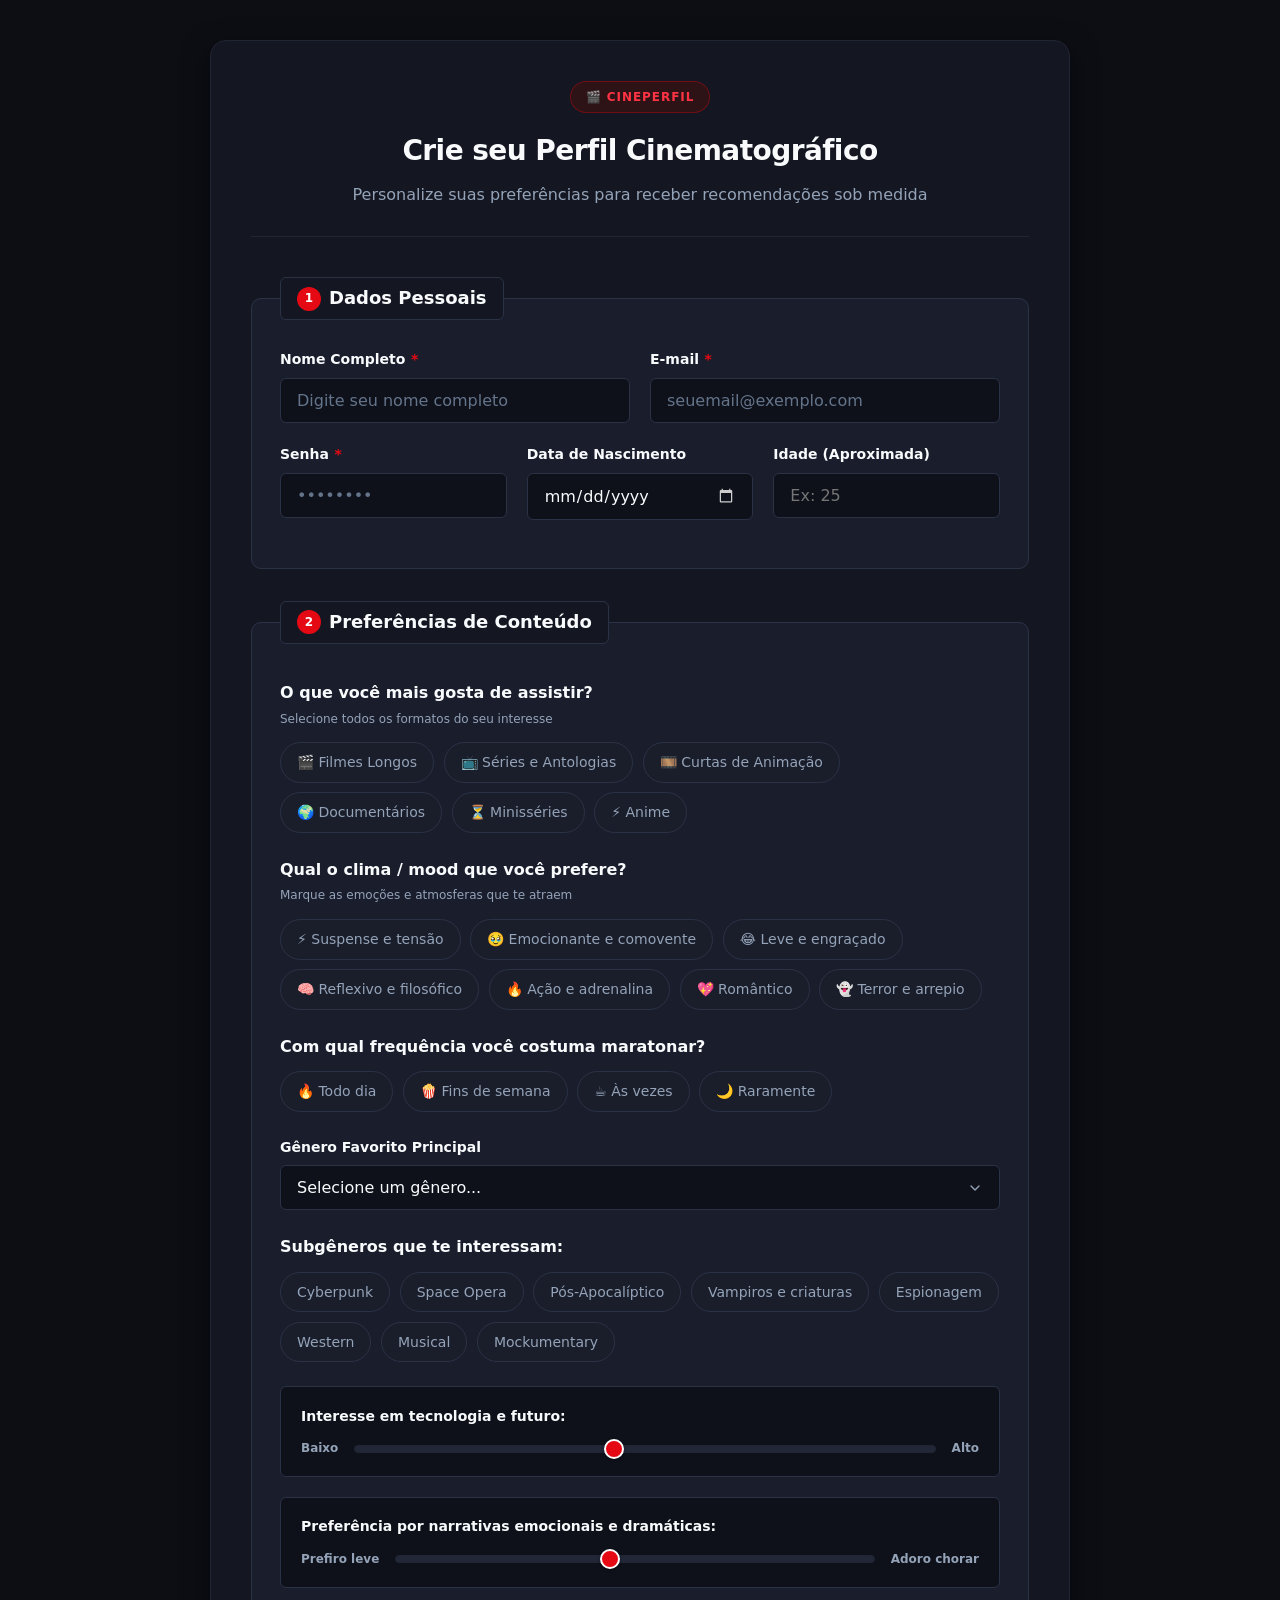
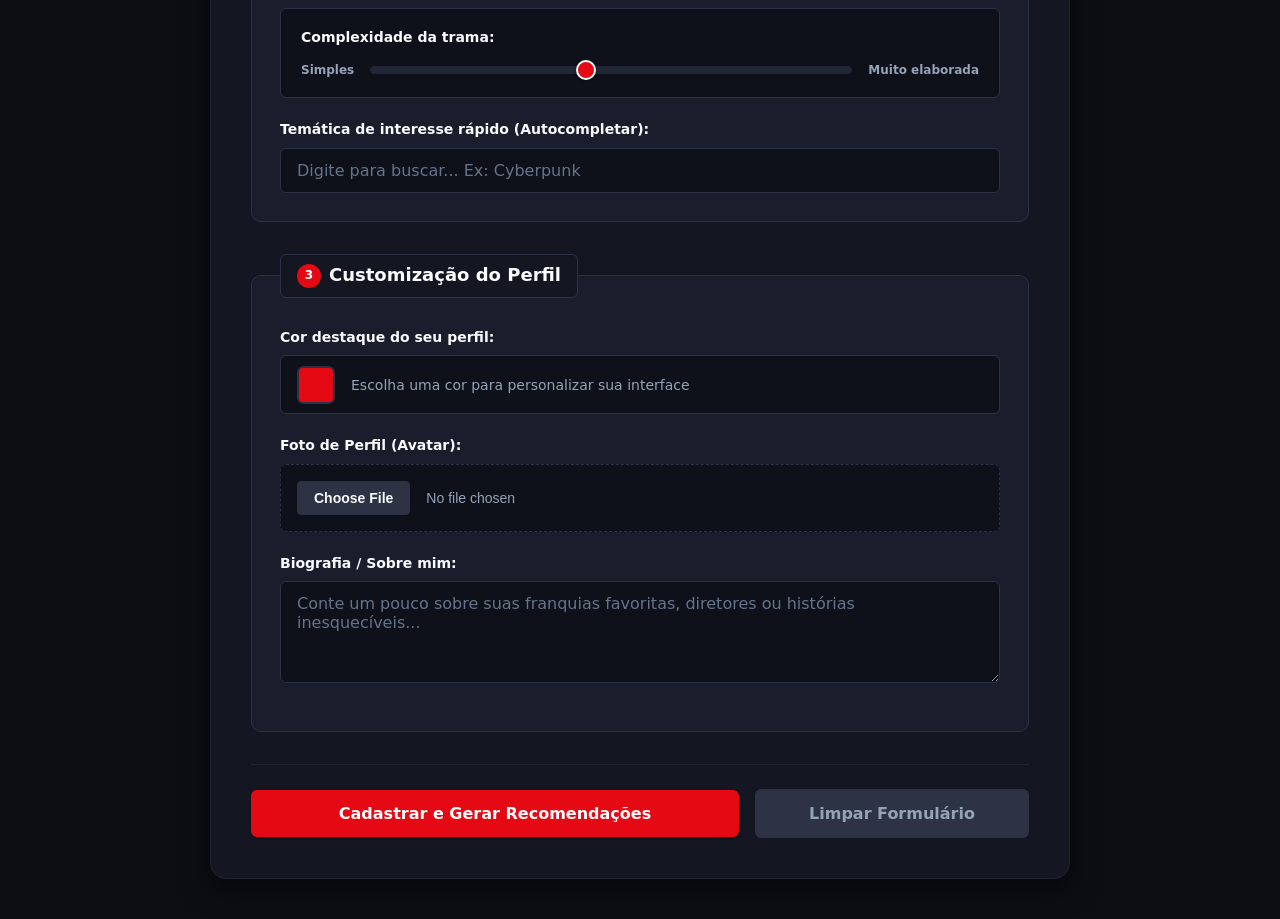
==== frontend/index.html @ 3386c5a3 "aplicaçao web" ====
<!DOCTYPE html>
<html lang="pt-BR">
<head>
    <meta charset="UTF-8">
    <meta name="viewport" content="width=device-width, initial-scale=1.0">
    <title>Cadastro - Recomendações de Filmes e Séries</title>
    <link rel="stylesheet" href="style.css">
</head>
<body>

    <main class="app-container">
        
        <header class="form-header">
            <span class="form-badge">🎬 CinePerfil</span>
            <h1>Crie seu Perfil Cinematográfico</h1>
            <p>Personalize suas preferências para receber recomendações sob medida</p>
        </header>
        
        <form action="/processar_cadastro" method="POST" enctype="multipart/form-data">
            
            <!-- 1. DADOS PESSOAIS -->
            <fieldset>
                <legend><span class="step-num">1</span> Dados Pessoais</legend>
                
                <div class="form-grid">
                    <div class="form-group">
                        <label for="nome" class="label-required">Nome Completo</label>
                        <input type="text" id="nome" name="nome" placeholder="Digite seu nome completo" required>
                    </div>

                    <div class="form-group">
                        <label for="email" class="label-required">E-mail</label>
                        <input type="email" id="email" name="email" placeholder="seuemail@exemplo.com" required>
                    </div>
                </div>

                <div class="form-grid-3">
                    <div class="form-group">
                        <label for="senha" class="label-required">Senha</label>
                        <input type="password" id="senha" name="senha" placeholder="••••••••" required>
                    </div>

                    <div class="form-group">
                        <label for="nascimento">Data de Nascimento</label>
                        <input type="date" id="nascimento" name="nascimento">
                    </div>
                    
                    <div class="form-group">
                        <label for="idade">Idade (Aproximada)</label>
                        <input type="number" id="idade" name="idade" min="10" max="100" placeholder="Ex: 25">
                    </div>
                </div>
            </fieldset>

            <!-- 2. PREFERÊNCIAS DE CONTEÚDO -->
            <fieldset>
                <legend><span class="step-num">2</span> Preferências de Conteúdo</legend>

                <span class="section-subtitle">O que você mais gosta de assistir?</span>
                <span class="section-help">Selecione todos os formatos do seu interesse</span>
                <div class="pill-grid">
                    <div class="pill-item">
                        <input type="checkbox" id="tipo_filme" name="formato" value="filmes">
                        <label for="tipo_filme">🎬 Filmes Longos</label>
                    </div>
                    <div class="pill-item">
                        <input type="checkbox" id="tipo_serie" name="formato" value="series">
                        <label for="tipo_serie">📺 Séries e Antologias</label>
                    </div>
                    <div class="pill-item">
                        <input type="checkbox" id="tipo_curta" name="formato" value="curtas">
                        <label for="tipo_curta">🎞️ Curtas de Animação</label>
                    </div>
                    <div class="pill-item">
                        <input type="checkbox" id="tipo_documentario" name="formato" value="documentarios">
                        <label for="tipo_documentario">🌍 Documentários</label>
                    </div>
                    <div class="pill-item">
                        <input type="checkbox" id="tipo_minisserie" name="formato" value="minisseries">
                        <label for="tipo_minisserie">⏳ Minisséries</label>
                    </div>
                    <div class="pill-item">
                        <input type="checkbox" id="tipo_anime" name="formato" value="anime">
                        <label for="tipo_anime">⚡ Anime</label>
                    </div>
                </div>

                <span class="section-subtitle">Qual o clima / mood que você prefere?</span>
                <span class="section-help">Marque as emoções e atmosferas que te atraem</span>
                <div class="pill-grid">
                    <div class="pill-item">
                        <input type="checkbox" id="mood_suspense" name="mood" value="suspense">
                        <label for="mood_suspense">⚡ Suspense e tensão</label>
                    </div>
                    <div class="pill-item">
                        <input type="checkbox" id="mood_emocional" name="mood" value="emocional">
                        <label for="mood_emocional">🥹 Emocionante e comovente</label>
                    </div>
                    <div class="pill-item">
                        <input type="checkbox" id="mood_comedia" name="mood" value="comedia">
                        <label for="mood_comedia">😂 Leve e engraçado</label>
                    </div>
                    <div class="pill-item">
                        <input type="checkbox" id="mood_reflexivo" name="mood" value="reflexivo">
                        <label for="mood_reflexivo">🧠 Reflexivo e filosófico</label>
                    </div>
                    <div class="pill-item">
                        <input type="checkbox" id="mood_adrenalina" name="mood" value="adrenalina">
                        <label for="mood_adrenalina">🔥 Ação e adrenalina</label>
                    </div>
                    <div class="pill-item">
                        <input type="checkbox" id="mood_romantico" name="mood" value="romantico">
                        <label for="mood_romantico">💖 Romântico</label>
                    </div>
                    <div class="pill-item">
                        <input type="checkbox" id="mood_assustador" name="mood" value="assustador">
                        <label for="mood_assustador">👻 Terror e arrepio</label>
                    </div>
                </div>

                <span class="section-subtitle">Com qual frequência você costuma maratonar?</span>
                <div class="pill-grid">
                    <div class="pill-item">
                        <input type="radio" id="freq_diaria" name="frequencia" value="diaria">
                        <label for="freq_diaria">🔥 Todo dia</label>
                    </div>
                    <div class="pill-item">
                        <input type="radio" id="freq_alta" name="frequencia" value="alta">
                        <label for="freq_alta">🍿 Fins de semana</label>
                    </div>
                    <div class="pill-item">
                        <input type="radio" id="freq_media" name="frequencia" value="media">
                        <label for="freq_media">☕ Às vezes</label>
                    </div>
                    <div class="pill-item">
                        <input type="radio" id="freq_baixa" name="frequencia" value="baixa">
                        <label for="freq_baixa">🌙 Raramente</label>
                    </div>
                </div>

                <div class="form-group">
                    <label for="genero_favorito">Gênero Favorito Principal</label>
                    <select id="genero_favorito" name="genero_favorito">
                        <option value="" disabled selected>Selecione um gênero...</option>
                        <optgroup label="Ficção e Fantasia">
                            <option value="sci_fi">Ficção Científica e Distopias</option>
                            <option value="fantasia">Fantasia épica</option>
                            <option value="superheroi">Super-heróis</option>
                            <option value="steampunk">Steampunk e retrofuturismo</option>
                        </optgroup>
                        <optgroup label="Suspense e Drama">
                            <option value="thriller">Suspense Psicológico</option>
                            <option value="noir">Noir e policial</option>
                            <option value="crime">Crime e investigação</option>
                            <option value="drama">Drama familiar</option>
                            <option value="biografia">Biográfico / Baseado em fatos reais</option>
                        </optgroup>
                        <optgroup label="Ação e Aventura">
                            <option value="action">Ação</option>
                            <option value="aventura">Aventura e exploração</option>
                            <option value="guerra">Guerra e histórico</option>
                            <option value="esporte">Esporte</option>
                        </optgroup>
                        <optgroup label="Comédia e Romance">
                            <option value="comedy">Comédia</option>
                            <option value="romcom">Comédia Romântica</option>
                            <option value="romance">Romance</option>
                        </optgroup>
                        <optgroup label="Terror e Mistério">
                            <option value="horror">Terror / Horror</option>
                            <option value="misterio">Mistério</option>
                            <option value="sobrenatural">Sobrenatural e Ocultismo</option>
                        </optgroup>
                        <optgroup label="Animação e Família">
                            <option value="animacao">Animação</option>
                            <option value="familia">Família</option>
                        </optgroup>
                    </select>
                </div>

                <span class="section-subtitle">Subgêneros que te interessam:</span>
                <div class="pill-grid">
                    <div class="pill-item">
                        <input type="checkbox" id="sub_cyberpunk" name="subgenero" value="cyberpunk">
                        <label for="sub_cyberpunk">Cyberpunk</label>
                    </div>
                    <div class="pill-item">
                        <input type="checkbox" id="sub_space_opera" name="subgenero" value="space_opera">
                        <label for="sub_space_opera">Space Opera</label>
                    </div>
                    <div class="pill-item">
                        <input type="checkbox" id="sub_apokalipse" name="subgenero" value="apokalipse">
                        <label for="sub_apokalipse">Pós-Apocalíptico</label>
                    </div>
                    <div class="pill-item">
                        <input type="checkbox" id="sub_vampiros" name="subgenero" value="vampiros">
                        <label for="sub_vampiros">Vampiros e criaturas</label>
                    </div>
                    <div class="pill-item">
                        <input type="checkbox" id="sub_espionagem" name="subgenero" value="espionagem">
                        <label for="sub_espionagem">Espionagem</label>
                    </div>
                    <div class="pill-item">
                        <input type="checkbox" id="sub_western" name="subgenero" value="western">
                        <label for="sub_western">Western</label>
                    </div>
                    <div class="pill-item">
                        <input type="checkbox" id="sub_musical" name="subgenero" value="musical">
                        <label for="sub_musical">Musical</label>
                    </div>
                    <div class="pill-item">
                        <input type="checkbox" id="sub_mockumentary" name="subgenero" value="mockumentary">
                        <label for="sub_mockumentary">Mockumentary</label>
                    </div>
                </div>

                <div class="range-container">
                    <div class="range-header">
                        <span class="range-label">Interesse em tecnologia e futuro:</span>
                    </div>
                    <div class="range-controls">
                        <span class="range-bound">Baixo</span>
                        <input type="range" id="peso_tecnologia" name="peso_tecnologia" min="1" max="10" value="5">
                        <span class="range-bound">Alto</span>
                    </div>
                </div>

                <div class="range-container">
                    <div class="range-header">
                        <span class="range-label">Preferência por narrativas emocionais e dramáticas:</span>
                    </div>
                    <div class="range-controls">
                        <span class="range-bound">Prefiro leve</span>
                        <input type="range" id="peso_emocao" name="peso_emocao" min="1" max="10" value="5">
                        <span class="range-bound">Adoro chorar</span>
                    </div>
                </div>

                <div class="range-container">
                    <div class="range-header">
                        <span class="range-label">Complexidade da trama:</span>
                    </div>
                    <div class="range-controls">
                        <span class="range-bound">Simples</span>
                        <input type="range" id="peso_complexidade" name="peso_complexidade" min="1" max="10" value="5">
                        <span class="range-bound">Muito elaborada</span>
                    </div>
                </div>

                <div class="form-group">
                    <label for="tema_pesquisa">Temática de interesse rápido (Autocompletar):</label>
                    <input type="text" list="temas" id="tema_pesquisa" name="tema_pesquisa" placeholder="Digite para buscar... Ex: Cyberpunk">
                    <datalist id="temas">
                        <option value="Inteligência Artificial">
                        <option value="Realidade Virtual">
                        <option value="Viagem no Tempo">
                        <option value="Alienígenas">
                        <option value="Cyberpunk">
                        <option value="Distopia">
                        <option value="Pós-Apocalíptico">
                        <option value="Espionagem">
                        <option value="Vampiros">
                        <option value="Lobisomem">
                        <option value="Magia e Feitiçaria">
                        <option value="Espaço Sideral">
                        <option value="Robótica e Androides">
                        <option value="Clonagem">
                        <option value="Pandemias e Vírus">
                        <option value="Jogos e Simulações">
                        <option value="Heróis e Vilões">
                        <option value="Mitologia Nórdica">
                        <option value="Mitologia Grega">
                        <option value="Samurais e Japão Feudal">
                        <option value="Piratas">
                        <option value="Guerras Mundiais">
                        <option value="Crime Organizado">
                        <option value="Detetive e Investigação">
                        <option value="Survival (Sobrevivência)">
                        <option value="Multiverso">
                        <option value="Ecologia e Natureza">
                        <option value="Música e Arte">
                        <option value="Esporte de Alta Performance">
                        <option value="Família e Relacionamentos">
                    </datalist>
                </div>
            </fieldset>

            <!-- 3. CUSTOMIZAÇÃO DO PERFIL -->
            <fieldset>
                <legend><span class="step-num">3</span> Customização do Perfil</legend>

                <div class="form-group">
                    <label for="cor_perfil">Cor destaque do seu perfil:</label>
                    <div class="color-picker-wrapper">
                        <input type="color" id="cor_perfil" name="cor_perfil" value="#e50914">
                        <span style="font-size: var(--font-size-sm); color: var(--text-secondary);">Escolha uma cor para personalizar sua interface</span>
                    </div>
                </div>

                <div class="form-group">
                    <label for="avatar">Foto de Perfil (Avatar):</label>
                    <div class="file-input-wrapper">
                        <input type="file" id="avatar" name="avatar" accept="image/png, image/jpeg">
                    </div>
                </div>

                <div class="form-group">
                    <label for="bio">Biografia / Sobre mim:</label>
                    <textarea id="bio" name="bio" rows="4" placeholder="Conte um pouco sobre suas franquias favoritas, diretores ou histórias inesquecíveis..."></textarea>
                </div>
                
                <input type="hidden" name="origem_cadastro" value="formulario_web">
            </fieldset>

            <!-- AÇÕES DO FORMULÁRIO -->
            <div class="form-actions">
                <button type="submit" class="btn btn-primary">Cadastrar e Gerar Recomendações</button>
                <button type="reset" class="btn btn-secondary">Limpar Formulário</button>
            </div>
            
        </form>

    </main>

    <script src="app.js"></script>
</body>
</html>
---- frontend/style.css ----
/* ==========================================================================
   VARIÁVEIS GLOBAIS DE CORES E ESTILOS (MODO ESCURO - SEM GRADIENTES)
   Reutilize estas variáveis em todas as telas do projeto.
   ========================================================================== */
:root {
    /* Superfícies e Fundos */
    --bg-app: #0c0e14;              /* Fundo principal da página */
    --bg-surface: #141722;          /* Fundo dos cartões e contêineres principais */
    --bg-surface-elevated: #1a1e2c; /* Fundo de fieldsets e seções destacadas */
    --bg-surface-hover: #222738;    /* Hover de elementos e cartões */
    --bg-input: #0e111a;            /* Fundo de inputs e selects */
    --bg-input-focus: #121520;      /* Fundo de inputs quando focados */
    --bg-pill: #1a1e2b;             /* Fundo de chips / pills não selecionados */
    --bg-pill-hover: #262c3e;       /* Fundo de chips / pills ao passar o mouse */
    --bg-pill-selected: #e50914;    /* Fundo de chips selecionados (Destaque sólido) */

    /* Tipografia e Textos */
    --text-primary: #f8fafc;        /* Texto principal de alto contraste */
    --text-secondary: #94a3b8;      /* Texto de suporte / subtítulos */
    --text-muted: #64748b;          /* Textos desabilitados ou placeholders */
    --text-inverse: #ffffff;        /* Texto sobre fundos de destaque */
    --text-accent: #ff3344;         /* Texto colorido em destaque */

    /* Cores de Ação e Destaque (Sólidas) */
    --color-primary: #e50914;        /* Cor primária (Vermelho Cinema) */
    --color-primary-hover: #f40612;  /* Hover do botão primário */
    --color-primary-active: #b80710; /* Clique do botão primário */
    --color-primary-subtle: #2d1216; /* Fundo sutil com tom primário */
    
    --color-secondary: #2d3345;      /* Botão secundário / neutro */
    --color-secondary-hover: #3b435a;
    --color-secondary-active: #202431;

    --color-success: #10b981;        /* Sucesso / Confirmação */
    --color-warning: #f59e0b;        /* Alerta / Atenção */
    --color-danger: #ef4444;         /* Erro / Perigo */
    --color-info: #38bdf8;           /* Informativo */

    /* Bordas e Divisores */
    --border-subtle: #202534;        /* Bordas discretas */
    --border-color: #2b3246;         /* Borda padrão de inputs e cartões */
    --border-hover: #434d6b;         /* Borda ao passar o mouse */
    --border-focus: #e50914;         /* Borda de foco nos campos */
    --border-focus-ring: rgba(229, 9, 20, 0.25); /* Anel de foco acessível */

    /* Raios de Arredondamento */
    --radius-xs: 4px;
    --radius-sm: 6px;
    --radius-md: 10px;
    --radius-lg: 16px;
    --radius-xl: 22px;
    --radius-full: 9999px;

    /* Sombras Sólidas/Opacas (Sem gradientes) */
    --shadow-sm: 0 1px 3px rgba(0, 0, 0, 0.4);
    --shadow-md: 0 4px 12px rgba(0, 0, 0, 0.45);
    --shadow-lg: 0 10px 28px rgba(0, 0, 0, 0.55);
    --shadow-input-focus: 0 0 0 3px var(--border-focus-ring);

    /* Tipografia */
    --font-family: 'Segoe UI', system-ui, -apple-system, BlinkMacSystemFont, Roboto, sans-serif;
    --font-size-xs: 0.75rem;
    --font-size-sm: 0.875rem;
    --font-size-base: 1rem;
    --font-size-lg: 1.125rem;
    --font-size-xl: 1.35rem;
    --font-size-2xl: 1.75rem;
    --font-size-3xl: 2.15rem;

    /* Transições */
    --transition-fast: 0.15s ease;
    --transition-normal: 0.25s ease;
}

/* ==========================================================================
   RESET E CONFIGURAÇÃO BASE
   ========================================================================== */
*, *::before, *::after {
    box-sizing: border-box;
    margin: 0;
    padding: 0;
}

body {
    background-color: var(--bg-app);
    color: var(--text-primary);
    font-family: var(--font-family);
    font-size: var(--font-size-base);
    line-height: 1.6;
    min-height: 100vh;
    padding: 2.5rem 1.25rem;
    display: flex;
    justify-content: center;
    align-items: flex-start;
    -webkit-font-smoothing: antialiased;
}

/* ==========================================================================
   CONTAINER PRINCIPAL
   ========================================================================== */
.app-container {
    width: 100%;
    max-width: 860px;
    background-color: var(--bg-surface);
    border: 1px solid var(--border-subtle);
    border-radius: var(--radius-lg);
    box-shadow: var(--shadow-lg);
    padding: 2.5rem;
}

/* Cabeçalho da Página */
.form-header {
    text-align: center;
    margin-bottom: 2.5rem;
    padding-bottom: 1.75rem;
    border-bottom: 1px solid var(--border-subtle);
}

.form-badge {
    display: inline-flex;
    align-items: center;
    gap: 0.5rem;
    background-color: var(--color-primary-subtle);
    color: var(--text-accent);
    border: 1px solid rgba(229, 9, 20, 0.35);
    padding: 0.35rem 0.9rem;
    border-radius: var(--radius-full);
    font-size: var(--font-size-xs);
    font-weight: 700;
    text-transform: uppercase;
    letter-spacing: 0.08em;
    margin-bottom: 1rem;
}

.form-header h1 {
    font-size: var(--font-size-2xl);
    font-weight: 700;
    color: var(--text-primary);
    letter-spacing: -0.02em;
    margin-bottom: 0.5rem;
}

.form-header p {
    color: var(--text-secondary);
    font-size: var(--font-size-base);
}

/* ==========================================================================
   SEÇÕES / FIELDSETS
   ========================================================================== */
fieldset {
    background-color: var(--bg-surface-elevated);
    border: 1px solid var(--border-color);
    border-radius: var(--radius-md);
    padding: 1.75rem;
    margin-bottom: 2rem;
    transition: border-color var(--transition-fast);
}

fieldset:hover {
    border-color: var(--border-hover);
}

legend {
    font-size: var(--font-size-lg);
    font-weight: 700;
    color: var(--text-primary);
    padding: 0.4rem 1rem;
    background-color: var(--bg-surface);
    border: 1px solid var(--border-color);
    border-radius: var(--radius-sm);
    display: inline-flex;
    align-items: center;
    gap: 0.5rem;
}

legend .step-num {
    display: inline-flex;
    align-items: center;
    justify-content: center;
    width: 24px;
    height: 24px;
    background-color: var(--color-primary);
    color: var(--text-inverse);
    border-radius: var(--radius-full);
    font-size: var(--font-size-xs);
    font-weight: bold;
}

/* Subtítulos de grupo dentro dos fieldsets */
.section-subtitle {
    font-size: var(--font-size-base);
    font-weight: 600;
    color: var(--text-primary);
    margin-top: 1.5rem;
    margin-bottom: 0.75rem;
    display: block;
}

.section-subtitle:first-of-type {
    margin-top: 0.5rem;
}

.section-help {
    font-size: var(--font-size-xs);
    color: var(--text-secondary);
    margin-top: -0.5rem;
    margin-bottom: 0.85rem;
    display: block;
}

/* ==========================================================================
   GRID DE FORMULÁRIO E GRUPOS DE CAMPOS
   ========================================================================== */
.form-grid {
    display: grid;
    grid-template-columns: repeat(2, 1fr);
    gap: 1.25rem;
}

.form-grid-3 {
    display: grid;
    grid-template-columns: repeat(3, 1fr);
    gap: 1.25rem;
}

.form-group {
    display: flex;
    flex-direction: column;
    gap: 0.45rem;
    margin-bottom: 1.25rem;
}

.form-group:last-child {
    margin-bottom: 0;
}

.form-group.full-width {
    grid-column: 1 / -1;
}

/* ==========================================================================
   RÓTULOS (LABELS)
   ========================================================================== */
label {
    font-size: var(--font-size-sm);
    font-weight: 600;
    color: var(--text-primary);
    display: inline-flex;
    align-items: center;
    gap: 0.35rem;
}

.label-required::after {
    content: "*";
    color: var(--color-primary);
    font-weight: bold;
}

/* ==========================================================================
   INPUTS DE TEXTO, EMAIL, SENHA, DATA, NÚMERO, SELECT E TEXTAREA
   ========================================================================== */
input[type="text"],
input[type="email"],
input[type="password"],
input[type="date"],
input[type="number"],
input[type="search"],
input[type="tel"],
input[type="url"],
input:not([type]),
input[list],
select,
textarea {
    width: 100%;
    background-color: var(--bg-input);
    color: var(--text-primary);
    border: 1px solid var(--border-color);
    border-radius: var(--radius-sm);
    padding: 0.75rem 1rem;
    font-family: inherit;
    font-size: var(--font-size-base);
    outline: none;
    transition: border-color var(--transition-fast), background-color var(--transition-fast), box-shadow var(--transition-fast);
}

input[type="text"]::placeholder,
input[type="email"]::placeholder,
input[type="password"]::placeholder,
input[type="search"]::placeholder,
input[list]::placeholder,
input:not([type])::placeholder,
textarea::placeholder {
    color: var(--text-muted);
}

input[type="text"]:focus,
input[type="email"]:focus,
input[type="password"]:focus,
input[type="date"]:focus,
input[type="number"]:focus,
input[type="search"]:focus,
input[type="tel"]:focus,
input[type="url"]:focus,
input:not([type]):focus,
input[list]:focus,
select:focus,
textarea:focus {
    background-color: var(--bg-input-focus);
    border-color: var(--border-focus);
    box-shadow: var(--shadow-input-focus);
}

/* Ajustes de date & number no modo escuro */
input[type="date"]::-webkit-calendar-picker-indicator {
    filter: invert(0.8);
    cursor: pointer;
}

/* Select */
select {
    cursor: pointer;
    appearance: none;
    background-image: url("data:image/svg+xml,%3Csvg xmlns='http://www.w3.org/2000/svg' width='16' height='16' viewBox='0 0 24 24' fill='none' stroke='%2394a3b8' stroke-width='2' stroke-linecap='round' stroke-linejoin='round'%3E%3Cpolyline points='6 9 12 15 18 9'%3E%3C/polyline%3E%3C/svg%3E");
    background-repeat: no-repeat;
    background-position: right 1rem center;
    padding-right: 2.5rem;
}

select optgroup {
    background-color: var(--bg-surface-elevated);
    color: var(--text-accent);
    font-weight: bold;
    padding: 0.5rem 0;
}

select option {
    background-color: var(--bg-input);
    color: var(--text-primary);
    padding: 0.5rem;
}

/* Textarea */
textarea {
    resize: vertical;
    min-height: 100px;
}

/* ==========================================================================
   PILLS / CHIPS INTERATIVOS (CHECKBOXES E RADIOS)
   ========================================================================== */
.pill-grid {
    display: flex;
    flex-wrap: wrap;
    gap: 0.6rem;
    margin-bottom: 1.5rem;
}

.pill-item {
    display: inline-flex;
    position: relative;
}

.pill-item input[type="checkbox"],
.pill-item input[type="radio"] {
    position: absolute;
    opacity: 0;
    width: 0;
    height: 0;
    pointer-events: none;
}

.pill-item label {
    display: inline-flex;
    align-items: center;
    gap: 0.45rem;
    background-color: var(--bg-pill);
    color: var(--text-secondary);
    border: 1px solid var(--border-color);
    border-radius: var(--radius-full);
    padding: 0.5rem 1rem;
    font-size: var(--font-size-sm);
    font-weight: 500;
    cursor: pointer;
    user-select: none;
    transition: background-color var(--transition-fast), border-color var(--transition-fast), color var(--transition-fast), transform var(--transition-fast);
}

.pill-item label:hover {
    background-color: var(--bg-pill-hover);
    border-color: var(--border-hover);
    color: var(--text-primary);
}

/* Estado selecionado */
.pill-item input[type="checkbox"]:checked + label,
.pill-item input[type="radio"]:checked + label {
    background-color: var(--color-primary);
    border-color: var(--color-primary);
    color: var(--text-inverse);
    font-weight: 600;
}

.pill-item input[type="checkbox"]:focus-visible + label,
.pill-item input[type="radio"]:focus-visible + label {
    box-shadow: var(--shadow-input-focus);
}

/* ==========================================================================
   SLIDERS DE INTERVALO (RANGE)
   ========================================================================== */
.range-container {
    background-color: var(--bg-input);
    border: 1px solid var(--border-color);
    border-radius: var(--radius-sm);
    padding: 1.1rem 1.25rem;
    margin-bottom: 1.25rem;
}

.range-header {
    display: flex;
    justify-content: space-between;
    align-items: center;
    margin-bottom: 0.75rem;
}

.range-label {
    font-size: var(--font-size-sm);
    font-weight: 600;
    color: var(--text-primary);
}

.range-controls {
    display: flex;
    align-items: center;
    gap: 1rem;
}

.range-bound {
    font-size: var(--font-size-xs);
    font-weight: 600;
    color: var(--text-secondary);
    white-space: nowrap;
}

input[type="range"] {
    -webkit-appearance: none;
    appearance: none;
    width: 100%;
    height: 8px;
    background-color: var(--bg-surface-hover);
    border-radius: var(--radius-full);
    outline: none;
    cursor: pointer;
    border: 1px solid var(--border-subtle);
}

input[type="range"]::-webkit-slider-thumb {
    -webkit-appearance: none;
    appearance: none;
    width: 20px;
    height: 20px;
    background-color: var(--color-primary);
    border: 2px solid var(--text-inverse);
    border-radius: var(--radius-full);
    cursor: pointer;
    box-shadow: var(--shadow-sm);
    transition: transform var(--transition-fast), background-color var(--transition-fast);
}

input[type="range"]::-webkit-slider-thumb:hover {
    transform: scale(1.15);
    background-color: var(--color-primary-hover);
}

input[type="range"]::-moz-range-thumb {
    width: 20px;
    height: 20px;
    background-color: var(--color-primary);
    border: 2px solid var(--text-inverse);
    border-radius: var(--radius-full);
    cursor: pointer;
    box-shadow: var(--shadow-sm);
}

/* ==========================================================================
   INPUTS ESPECIAIS (COR E ARQUIVO)
   ========================================================================== */
.color-picker-wrapper {
    display: flex;
    align-items: center;
    gap: 1rem;
    background-color: var(--bg-input);
    border: 1px solid var(--border-color);
    border-radius: var(--radius-sm);
    padding: 0.6rem 1rem;
}

input[type="color"] {
    -webkit-appearance: none;
    appearance: none;
    border: none;
    width: 38px;
    height: 38px;
    border-radius: var(--radius-sm);
    cursor: pointer;
    background: none;
    padding: 0;
}

input[type="color"]::-webkit-color-swatch-wrapper {
    padding: 0;
}

input[type="color"]::-webkit-color-swatch {
    border: 2px solid var(--border-color);
    border-radius: var(--radius-sm);
}

.file-input-wrapper {
    background-color: var(--bg-input);
    border: 1px dashed var(--border-color);
    border-radius: var(--radius-sm);
    padding: 1rem;
    transition: border-color var(--transition-fast);
}

.file-input-wrapper:hover {
    border-color: var(--border-hover);
}

input[type="file"] {
    width: 100%;
    color: var(--text-secondary);
    font-size: var(--font-size-sm);
    cursor: pointer;
}

input[type="file"]::file-selector-button {
    background-color: var(--color-secondary);
    color: var(--text-primary);
    border: 1px solid var(--border-color);
    padding: 0.5rem 1rem;
    border-radius: var(--radius-xs);
    font-weight: 600;
    font-size: var(--font-size-sm);
    cursor: pointer;
    margin-right: 1rem;
    transition: background-color var(--transition-fast);
}

input[type="file"]::file-selector-button:hover {
    background-color: var(--color-secondary-hover);
}

/* ==========================================================================
   BOTÕES E AÇÕES DO FORMULÁRIO
   ========================================================================== */
.form-actions {
    display: flex;
    gap: 1rem;
    align-items: center;
    margin-top: 2rem;
    padding-top: 1.5rem;
    border-top: 1px solid var(--border-subtle);
}

.btn {
    display: inline-flex;
    align-items: center;
    justify-content: center;
    gap: 0.5rem;
    padding: 0.85rem 1.75rem;
    font-family: inherit;
    font-size: var(--font-size-base);
    font-weight: 700;
    border-radius: var(--radius-sm);
    cursor: pointer;
    border: none;
    outline: none;
    transition: background-color var(--transition-fast), transform var(--transition-fast), box-shadow var(--transition-fast);
}

.btn-primary {
    background-color: var(--color-primary);
    color: var(--text-inverse);
    flex: 2;
    box-shadow: var(--shadow-sm);
}

.btn-primary:hover {
    background-color: var(--color-primary-hover);
}

.btn-primary:active {
    background-color: var(--color-primary-active);
    transform: translateY(1px);
}

.btn-secondary {
    background-color: var(--color-secondary);
    color: var(--text-secondary);
    border: 1px solid var(--border-color);
    flex: 1;
}

.btn-secondary:hover {
    background-color: var(--color-secondary-hover);
    color: var(--text-primary);
}

.btn-secondary:active {
    background-color: var(--color-secondary-active);
    transform: translateY(1px);
}

/* ==========================================================================
   RESPONSIVIDADE (MOBILE & TABLETS)
   ========================================================================== */
@media (max-width: 768px) {
    body {
        padding: 1rem 0.75rem;
    }

    .app-container {
        padding: 1.5rem 1rem;
    }

    .form-grid,
    .form-grid-3 {
        grid-template-columns: 1fr;
    }

    .form-actions {
        flex-direction: column;
    }

    .btn {
        width: 100%;
    }
}

/* ==========================================================================
   MENSAGENS DE FEEDBACK (CADASTRO / ERRO / SUCESSO)
   ========================================================================== */
.feedback-message {
    padding: 1.1rem 1.25rem;
    border-radius: var(--radius-sm);
    font-size: var(--font-size-base);
    font-weight: 600;
    margin-bottom: 2rem;
    display: none;
    line-height: 1.5;
}

.feedback-success {
    background-color: rgba(16, 185, 129, 0.15);
    color: #34d399;
    border: 1px solid var(--color-success);
}

.feedback-error {
    background-color: rgba(239, 68, 68, 0.15);
    color: #f87171;
    border: 1px solid var(--color-danger);
}

/* ==========================================================================
   TELA INICIAL (DASHBOARD TEMPORÁRIO DE FILMES)
   ========================================================================== */
.home-container {
    width: 100%;
    max-width: 1100px;
    margin: 0 auto;
}

/* Barra de Navegação Superior */
.navbar {
    display: flex;
    justify-content: space-between;
    align-items: center;
    background-color: var(--bg-surface);
    border: 1px solid var(--border-subtle);
    border-radius: var(--radius-md);
    padding: 1rem 1.5rem;
    margin-bottom: 2rem;
}

.nav-brand {
    display: flex;
    align-items: center;
    gap: 0.75rem;
    font-size: var(--font-size-lg);
    font-weight: 700;
    color: var(--text-primary);
    text-decoration: none;
}

.nav-brand-badge {
    background-color: var(--color-primary);
    color: var(--text-inverse);
    padding: 0.25rem 0.6rem;
    border-radius: var(--radius-xs);
    font-size: var(--font-size-xs);
    font-weight: 800;
    text-transform: uppercase;
}

.nav-actions {
    display: flex;
    align-items: center;
    gap: 1rem;
}

.user-profile-badge {
    display: inline-flex;
    align-items: center;
    gap: 0.5rem;
    background-color: var(--bg-surface-elevated);
    border: 1px solid var(--border-color);
    padding: 0.35rem 0.85rem;
    border-radius: var(--radius-full);
    font-size: var(--font-size-sm);
    color: var(--text-primary);
}

.user-avatar-circle {
    width: 26px;
    height: 26px;
    border-radius: var(--radius-full);
    background-color: var(--color-primary);
    color: var(--text-inverse);
    display: flex;
    align-items: center;
    justify-content: center;
    font-weight: 700;
    font-size: var(--font-size-xs);
}

/* Hero de Boas-vindas */
.welcome-hero {
    background-color: var(--bg-surface);
    border: 1px solid var(--border-subtle);
    border-radius: var(--radius-lg);
    padding: 2rem;
    margin-bottom: 2.5rem;
    position: relative;
    border-left: 5px solid var(--color-primary);
}

.welcome-hero h2 {
    font-size: var(--font-size-xl);
    color: var(--text-primary);
    margin-bottom: 0.5rem;
}

.welcome-hero p {
    color: var(--text-secondary);
    font-size: var(--font-size-base);
    margin-bottom: 1.25rem;
}

.hero-tags {
    display: flex;
    flex-wrap: wrap;
    gap: 0.5rem;
}

.hero-tag {
    background-color: var(--bg-surface-elevated);
    border: 1px solid var(--border-color);
    color: var(--text-secondary);
    padding: 0.3rem 0.75rem;
    border-radius: var(--radius-full);
    font-size: var(--font-size-xs);
    font-weight: 600;
}

/* Seção de Busca e Filtro */
.search-section {
    display: flex;
    justify-content: space-between;
    align-items: center;
    gap: 1rem;
    margin-bottom: 1.75rem;
    flex-wrap: wrap;
}

.section-title {
    font-size: var(--font-size-lg);
    font-weight: 700;
    color: var(--text-primary);
    display: flex;
    align-items: center;
    gap: 0.5rem;
}

.search-input-wrapper {
    flex: 1;
    max-width: 420px;
    position: relative;
}

/* Grid de Filmes Recomendados */
.movies-grid {
    display: grid;
    grid-template-columns: repeat(auto-fill, minmax(230px, 1fr));
    gap: 1.5rem;
}

/* Card Individual de Filme */
.movie-card {
    background-color: var(--bg-surface);
    border: 1px solid var(--border-color);
    border-radius: var(--radius-md);
    overflow: hidden;
    display: flex;
    flex-direction: column;
    transition: transform var(--transition-fast), border-color var(--transition-fast);
}

.movie-card:hover {
    transform: translateY(-4px);
    border-color: var(--border-hover);
}

.movie-poster-wrapper {
    position: relative;
    width: 100%;
    height: 300px;
    background-color: var(--bg-input);
    overflow: hidden;
}

.movie-poster {
    width: 100%;
    height: 100%;
    object-fit: cover;
}

.movie-rating-badge {
    position: absolute;
    top: 0.75rem;
    right: 0.75rem;
    background-color: #000000;
    color: #facc15;
    border: 1px solid rgba(250, 204, 21, 0.4);
    padding: 0.25rem 0.55rem;
    border-radius: var(--radius-sm);
    font-size: var(--font-size-xs);
    font-weight: 700;
    display: flex;
    align-items: center;
    gap: 0.25rem;
}

.movie-info {
    padding: 1.25rem;
    display: flex;
    flex-direction: column;
    flex: 1;
}

.movie-title {
    font-size: var(--font-size-base);
    font-weight: 700;
    color: var(--text-primary);
    margin-bottom: 0.25rem;
    line-height: 1.3;
}

.movie-year {
    font-size: var(--font-size-xs);
    color: var(--text-muted);
    margin-bottom: 0.75rem;
}

.movie-genres {
    display: flex;
    flex-wrap: wrap;
    gap: 0.35rem;
    margin-bottom: 0.85rem;
}

.genre-tag {
    background-color: var(--bg-surface-elevated);
    color: var(--text-secondary);
    border: 1px solid var(--border-subtle);
    padding: 0.2rem 0.5rem;
    border-radius: var(--radius-xs);
    font-size: 0.7rem;
    font-weight: 600;
}

.movie-overview {
    font-size: var(--font-size-xs);
    color: var(--text-secondary);
    line-height: 1.5;
    margin-bottom: 1rem;
    display: -webkit-box;
    -webkit-line-clamp: 3;
    -webkit-box-orient: vertical;
    overflow: hidden;
    flex: 1;
}

.movie-reason {
    background-color: var(--color-primary-subtle);
    border-left: 3px solid var(--color-primary);
    padding: 0.5rem 0.75rem;
    border-radius: 0 var(--radius-xs) var(--radius-xs) 0;
    font-size: 0.725rem;
    color: #fca5a5;
    line-height: 1.4;
    margin-top: auto;
}

/* Estado Vazio */
.empty-state {
    grid-column: 1 / -1;
    text-align: center;
    padding: 3rem 1.5rem;
    background-color: var(--bg-surface);
    border: 1px dashed var(--border-color);
    border-radius: var(--radius-md);
    color: var(--text-secondary);
}

.empty-state h3 {
    color: var(--text-primary);
    margin-bottom: 0.5rem;
}

/* ==========================================================================
   BANNER DECORATIVO DE PESQUISA DE FILMES
   ========================================================================== */
.global-search-card {
    background-color: var(--bg-surface);
    border: 1px solid var(--border-color);
    border-radius: var(--radius-lg);
    padding: 2.25rem 2rem;
    margin-bottom: 2.5rem;
    box-shadow: var(--shadow-md);
}

.global-search-header {
    text-align: center;
    max-width: 650px;
    margin: 0 auto 1.5rem auto;
}

.global-search-header h3 {
    font-size: var(--font-size-xl);
    font-weight: 700;
    color: var(--text-primary);
    margin-bottom: 0.4rem;
    display: flex;
    align-items: center;
    justify-content: center;
    gap: 0.5rem;
}

.global-search-header p {
    color: var(--text-secondary);
    font-size: var(--font-size-sm);
}

.search-form-mock {
    display: flex;
    gap: 0.75rem;
    max-width: 720px;
    margin: 0 auto 1.25rem auto;
}

.search-form-mock input[type="text"],
.search-form-mock input[type="search"] {
    flex: 1;
    background-color: var(--bg-input);
    border: 1px solid var(--border-color);
    border-radius: var(--radius-sm);
    padding: 0.9rem 1.25rem;
    font-size: var(--font-size-base);
    color: var(--text-primary);
    outline: none;
    transition: border-color var(--transition-fast), box-shadow var(--transition-fast);
}

.search-form-mock input:focus {
    border-color: var(--border-focus);
    box-shadow: var(--shadow-input-focus);
}

.search-btn-mock {
    background-color: var(--color-primary);
    color: var(--text-inverse);
    border: none;
    border-radius: var(--radius-sm);
    padding: 0.9rem 1.75rem;
    font-size: var(--font-size-base);
    font-weight: 700;
    cursor: pointer;
    display: inline-flex;
    align-items: center;
    gap: 0.5rem;
    transition: background-color var(--transition-fast), transform var(--transition-fast);
    white-space: nowrap;
}

.search-btn-mock:hover {
    background-color: var(--color-primary-hover);
}

.search-btn-mock:active {
    background-color: var(--color-primary-active);
    transform: translateY(1px);
}

.search-quick-tags {
    display: flex;
    align-items: center;
    justify-content: center;
    flex-wrap: wrap;
    gap: 0.5rem;
    font-size: var(--font-size-xs);
    color: var(--text-muted);
}

.quick-filter-tag {
    background-color: var(--bg-surface-elevated);
    border: 1px solid var(--border-subtle);
    color: var(--text-secondary);
    padding: 0.35rem 0.75rem;
    border-radius: var(--radius-full);
    font-size: var(--font-size-xs);
    font-weight: 500;
    cursor: pointer;
    transition: background-color var(--transition-fast), border-color var(--transition-fast), color var(--transition-fast);
}

.quick-filter-tag:hover {
    background-color: var(--bg-surface-hover);
    border-color: var(--border-hover);
    color: var(--text-primary);
}

@media (max-width: 640px) {
    .search-form-mock {
        flex-direction: column;
    }

    .search-btn-mock {
        width: 100%;
        justify-content: center;
    }
}
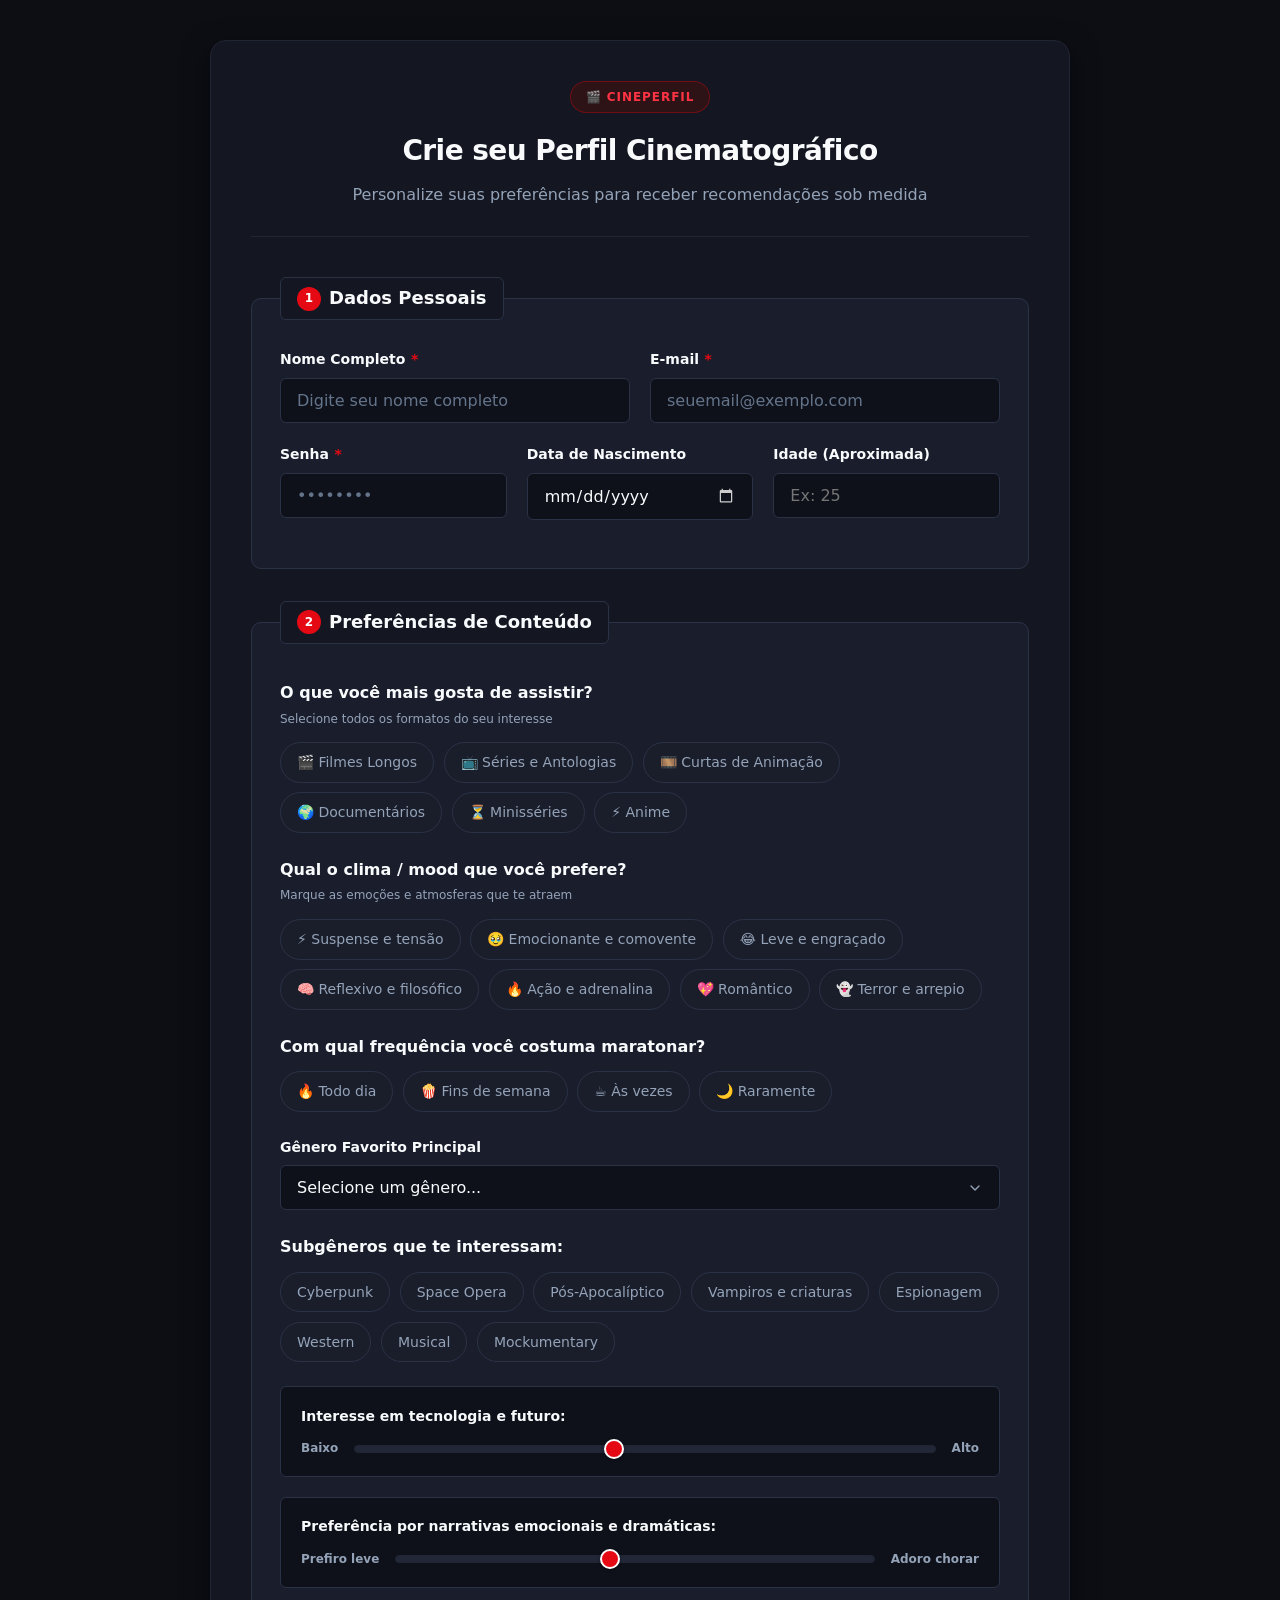
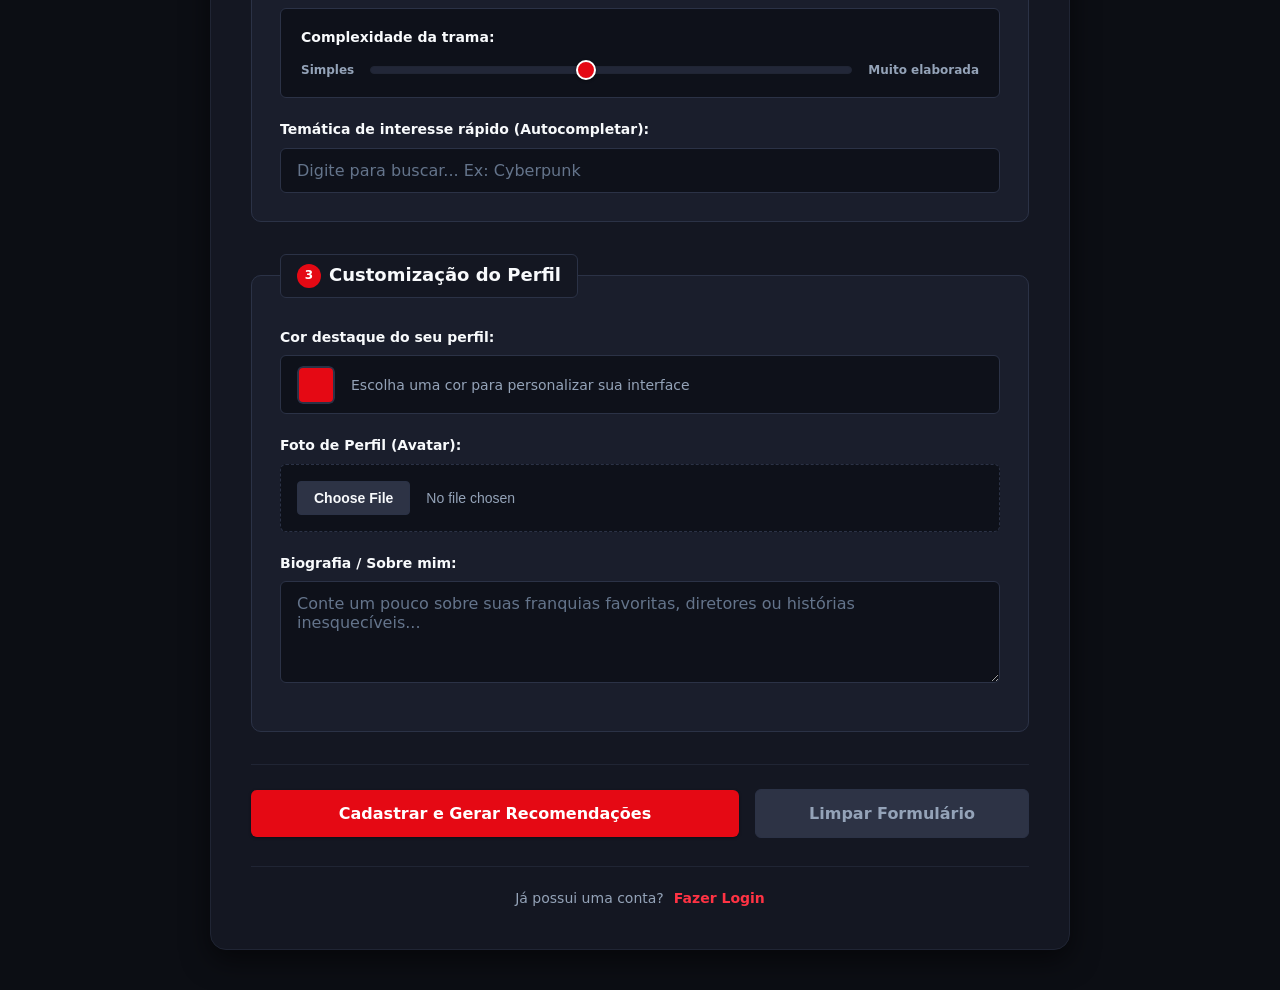
==== commit f027270d: "login" ====
--- a/frontend/index.html
+++ b/frontend/index.html
@@ -317,6 +317,13 @@
                 <button type="submit" class="btn btn-primary">Cadastrar e Gerar Recomendações</button>
                 <button type="reset" class="btn btn-secondary">Limpar Formulário</button>
             </div>
+
+            <div style="text-align: center; margin-top: 1.75rem; padding-top: 1.25rem; border-top: 1px solid var(--border-subtle); font-size: var(--font-size-sm); color: var(--text-secondary);">
+                Já possui uma conta?
+                <a href="login.html" style="color: var(--text-accent); text-decoration: none; font-weight: 600; margin-left: 0.35rem;">
+                    Fazer Login
+                </a>
+            </div>
             
         </form>
 
